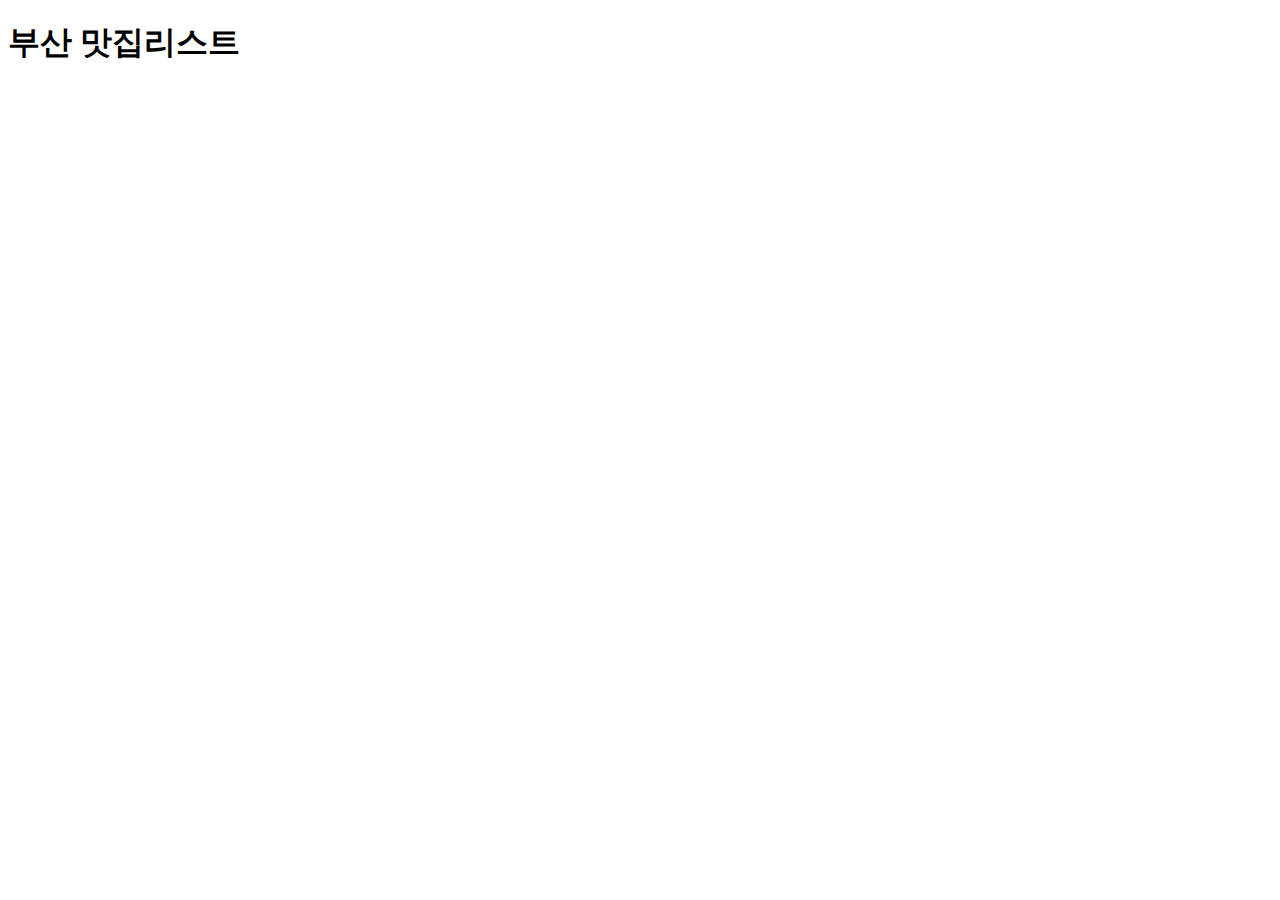
==== index.html @ 8b1452fe "Add: 추가 공공 데이터 가져오기 파트" ====
<!DOCTYPE html>
<html lang="ko">
  <head>
    <meta charset="UTF-8" />
    <meta http-equiv="X-UA-Compatible" content="IE=edge" />
    <meta name="viewport" content="width=device-width, initial-scale=1.0" />
    <link rel="stylesheet" href="./style.css">
    <title>부산 맛집</title>
  </head>
  <body>
    <div class="container">
    <h1>부산 맛집리스트</h1>
    <script src="./index.js"></script>
  </body>
</html>
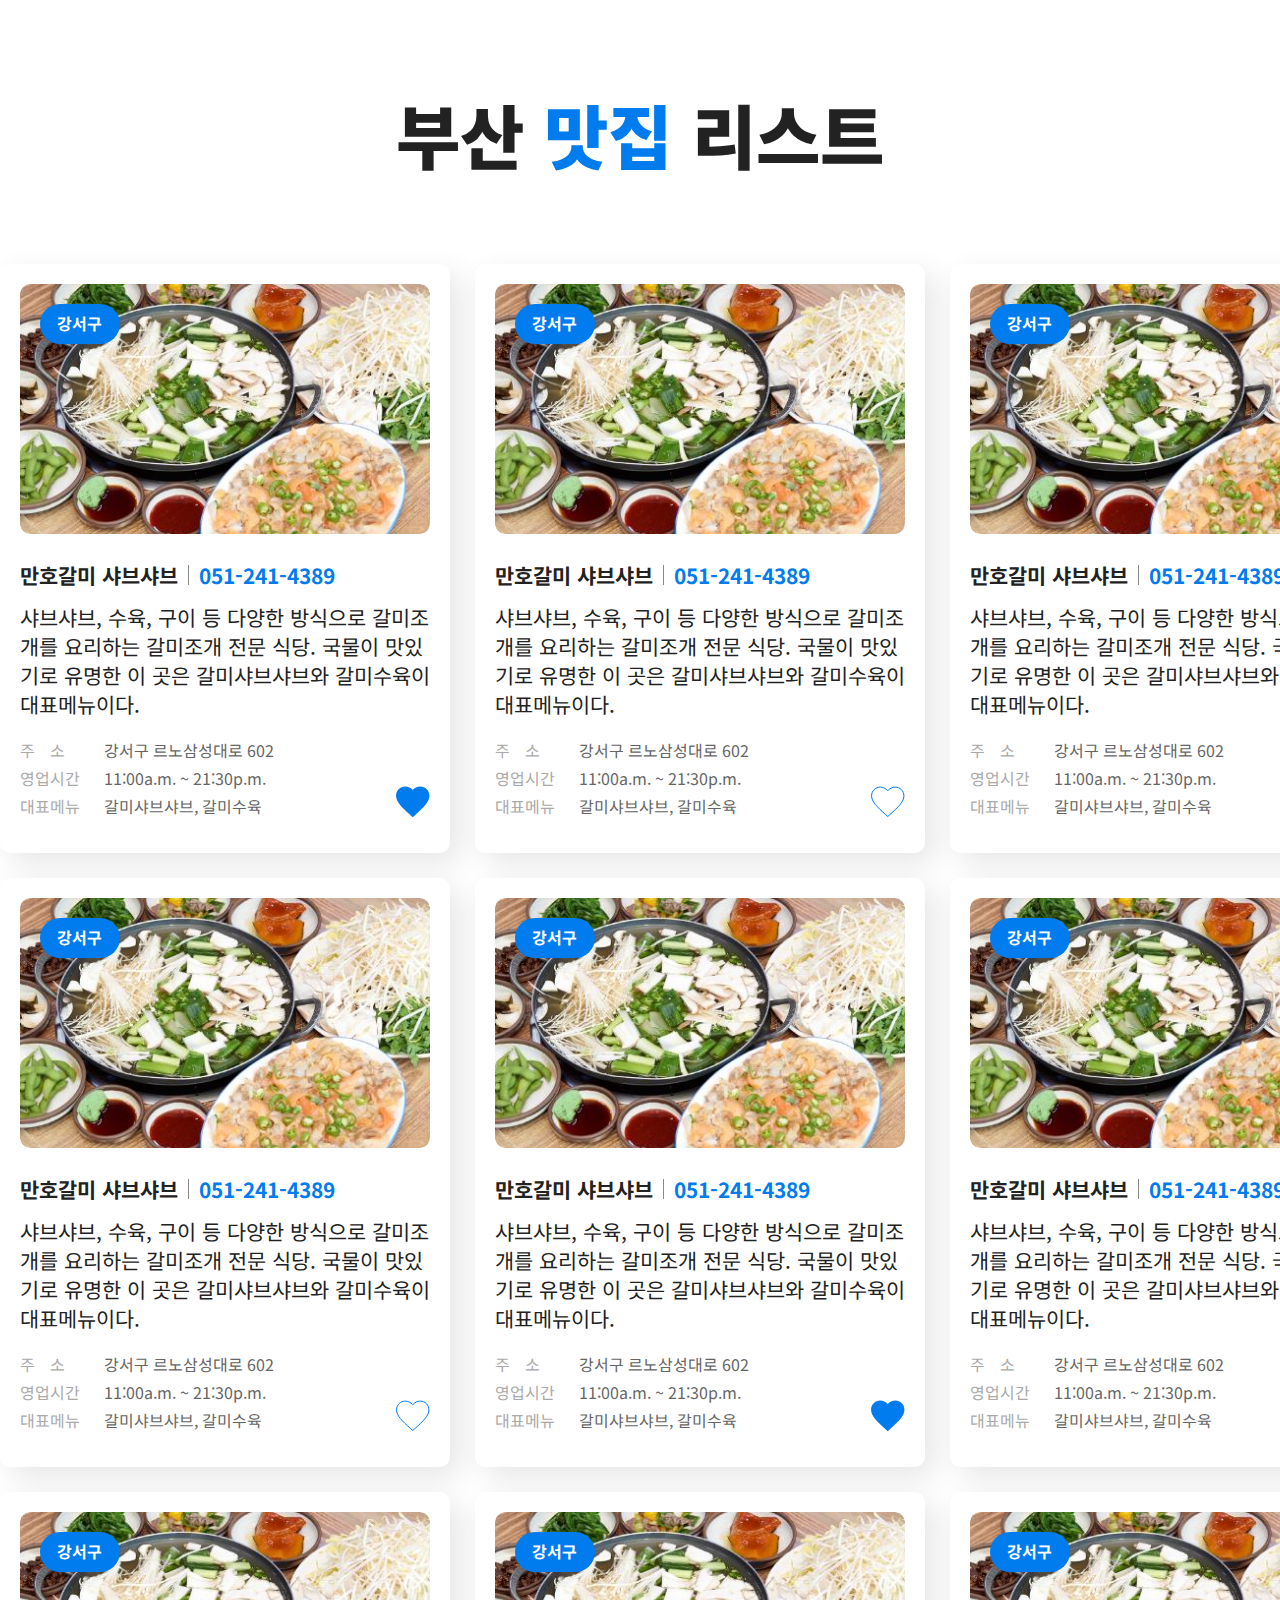
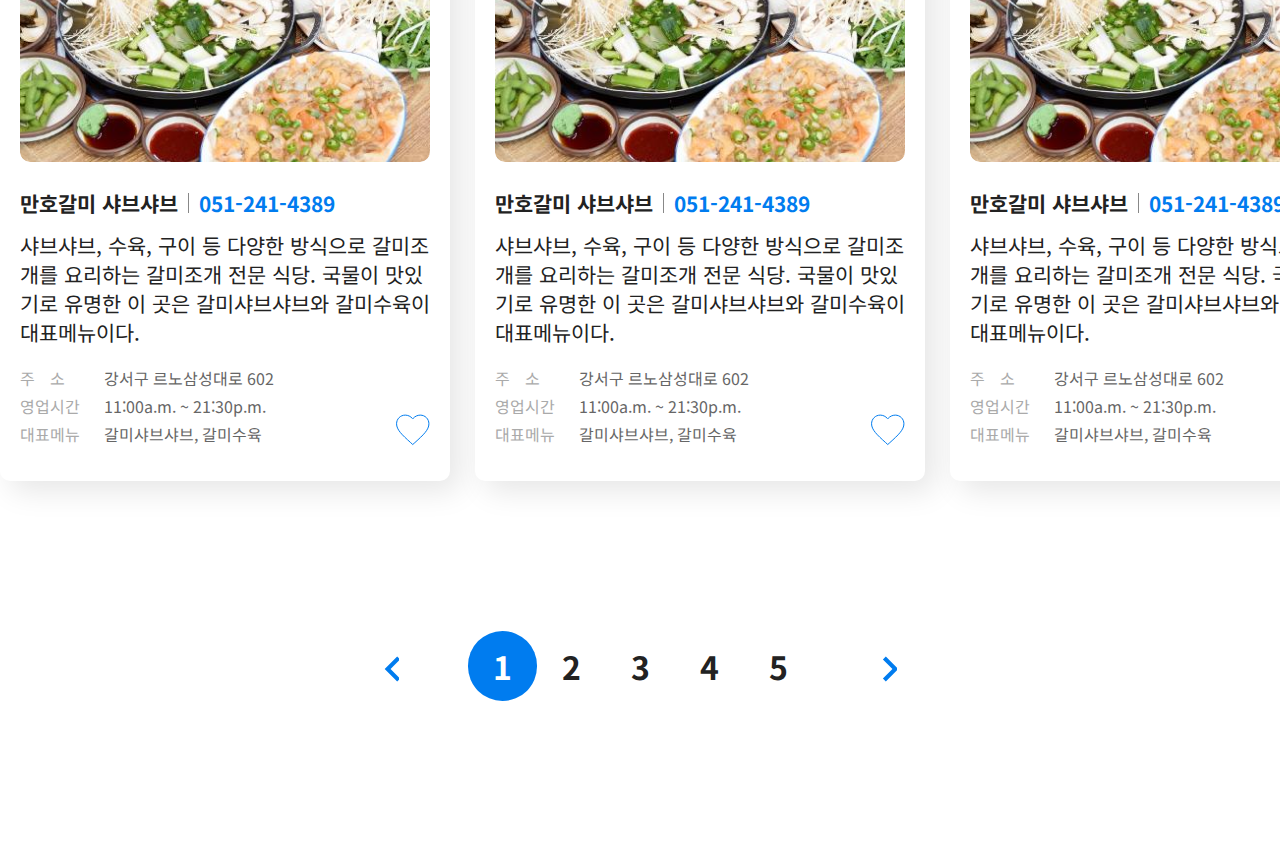
==== commit 4ff0b5a5: "Add: UI 구현" ====
--- a/index.html
+++ b/index.html
@@ -6,10 +6,222 @@
     <meta name="viewport" content="width=device-width, initial-scale=1.0" />
     <link rel="stylesheet" href="./style.css">
     <title>부산 맛집</title>
+    <link rel="stylesheet" href="./src/styles/style.css">
+    <link rel="stylesheet" href="./src/styles/reset.css">
+    <link href="https://fonts.googleapis.com/css2?family=Noto+Sans+KR:wght@400;500;700&display=swap" rel="stylesheet">
   </head>
   <body>
-    <div class="container">
-    <h1>부산 맛집리스트</h1>
+    <section class="matzip-wrap">
+      <h1 class="matzip-title">부산 <strong>맛집</strong> 리스트</h1>
+      <section class="card-wrap">
+        <h2 class="sr-only">맛집 카드</h2>
+          <div class="card">
+            <span class="gu-name" id="gugun_name">강서구</span>
+            <img src="./src/images/sample-img.png" alt="맛집 사진" class="main-img" id="main-img-thumb" >
+            <div class="main-info">
+            <strong class="main-title" id="main-title">만호갈미 샤브샤브</strong>
+            <strong class="main-tel" id="cntct-tel">051-241-4389</strong>
+            </div>
+            <p class="content" id="itemcntnts">샤브샤브, 수육, 구이 등 다양한 방식으로 갈미조개를 요리하는 갈미조개 전문 식당. 국물이 맛있기로 유명한 이 곳은 갈미샤브샤브와 갈미수육이 대표메뉴이다.</p>
+            <dl class="info-list">
+              <dt class="info-addr">주소</dt>
+              <dd id="addr1">강서구 르노삼성대로 602</dd>
+            </dl>
+            <dl class="info-list">
+              <dt>영업시간</dt>
+              <dd id="usage-day-week-and-time">11:00a.m. ~ 21:30p.m.</dd>
+            </dl>
+            <dl class="info-list">
+              <dt>대표메뉴</dt>
+              <dd id="rpesntv-menu">갈미샤브샤브, 갈미수육</dd>
+            </dl>
+            <img class="like-wrap" src="./src/images/icon/heart-full.svg" alt="좋아요">
+          </div>
+          <div class="card">
+            <span class="gu-name" id="gugun_name">강서구</span>
+            <img src="./src/images/sample-img.png" alt="맛집 사진" class="main-img" id="main-img-thumb" >
+            <div class="main-info">
+            <strong class="main-title" id="main-title">만호갈미 샤브샤브</strong>
+            <strong class="main-tel" id="cntct-tel">051-241-4389</strong>
+            </div>
+            <p class="content" id="itemcntnts">샤브샤브, 수육, 구이 등 다양한 방식으로 갈미조개를 요리하는 갈미조개 전문 식당. 국물이 맛있기로 유명한 이 곳은 갈미샤브샤브와 갈미수육이 대표메뉴이다.</p>
+            <dl class="info-list">
+              <dt class="info-addr">주소</dt>
+              <dd id="addr1">강서구 르노삼성대로 602</dd>
+            </dl>
+            <dl class="info-list">
+              <dt>영업시간</dt>
+              <dd id="usage-day-week-and-time">11:00a.m. ~ 21:30p.m.</dd>
+            </dl>
+            <dl class="info-list">
+              <dt>대표메뉴</dt>
+              <dd id="rpesntv-menu">갈미샤브샤브, 갈미수육</dd>
+            </dl>
+            <img class="like-wrap" src="./src/images/icon/heart-empty.svg" alt="좋아요">
+          </div>
+          <div class="card">
+            <span class="gu-name" id="gugun_name">강서구</span>
+            <img src="./src/images/sample-img.png" alt="맛집 사진" class="main-img" id="main-img-thumb" >
+            <div class="main-info">
+            <strong class="main-title" id="main-title">만호갈미 샤브샤브</strong>
+            <strong class="main-tel" id="cntct-tel">051-241-4389</strong>
+            </div>
+            <p class="content" id="itemcntnts">샤브샤브, 수육, 구이 등 다양한 방식으로 갈미조개를 요리하는 갈미조개 전문 식당. 국물이 맛있기로 유명한 이 곳은 갈미샤브샤브와 갈미수육이 대표메뉴이다.</p>
+            <dl class="info-list">
+              <dt class="info-addr">주소</dt>
+              <dd id="addr1">강서구 르노삼성대로 602</dd>
+            </dl>
+            <dl class="info-list">
+              <dt>영업시간</dt>
+              <dd id="usage-day-week-and-time">11:00a.m. ~ 21:30p.m.</dd>
+            </dl>
+            <dl class="info-list">
+              <dt>대표메뉴</dt>
+              <dd id="rpesntv-menu">갈미샤브샤브, 갈미수육</dd>
+            </dl>
+            <img class="like-wrap" src="./src/images/icon/heart-empty.svg" alt="좋아요">
+          </div>
+          <div class="card">
+            <span class="gu-name" id="gugun_name">강서구</span>
+            <img src="./src/images/sample-img.png" alt="맛집 사진" class="main-img" id="main-img-thumb" >
+            <div class="main-info">
+            <strong class="main-title" id="main-title">만호갈미 샤브샤브</strong>
+            <strong class="main-tel" id="cntct-tel">051-241-4389</strong>
+            </div>
+            <p class="content" id="itemcntnts">샤브샤브, 수육, 구이 등 다양한 방식으로 갈미조개를 요리하는 갈미조개 전문 식당. 국물이 맛있기로 유명한 이 곳은 갈미샤브샤브와 갈미수육이 대표메뉴이다.</p>
+            <dl class="info-list">
+              <dt class="info-addr">주소</dt>
+              <dd id="addr1">강서구 르노삼성대로 602</dd>
+            </dl>
+            <dl class="info-list">
+              <dt>영업시간</dt>
+              <dd id="usage-day-week-and-time">11:00a.m. ~ 21:30p.m.</dd>
+            </dl>
+            <dl class="info-list">
+              <dt>대표메뉴</dt>
+              <dd id="rpesntv-menu">갈미샤브샤브, 갈미수육</dd>
+            </dl>
+            <img class="like-wrap" src="./src/images/icon/heart-empty.svg" alt="좋아요">
+          </div>
+          <div class="card">
+            <span class="gu-name" id="gugun_name">강서구</span>
+            <img src="./src/images/sample-img.png" alt="맛집 사진" class="main-img" id="main-img-thumb" >
+            <div class="main-info">
+            <strong class="main-title" id="main-title">만호갈미 샤브샤브</strong>
+            <strong class="main-tel" id="cntct-tel">051-241-4389</strong>
+            </div>
+            <p class="content" id="itemcntnts">샤브샤브, 수육, 구이 등 다양한 방식으로 갈미조개를 요리하는 갈미조개 전문 식당. 국물이 맛있기로 유명한 이 곳은 갈미샤브샤브와 갈미수육이 대표메뉴이다.</p>
+            <dl class="info-list">
+              <dt class="info-addr">주소</dt>
+              <dd id="addr1">강서구 르노삼성대로 602</dd>
+            </dl>
+            <dl class="info-list">
+              <dt>영업시간</dt>
+              <dd id="usage-day-week-and-time">11:00a.m. ~ 21:30p.m.</dd>
+            </dl>
+            <dl class="info-list">
+              <dt>대표메뉴</dt>
+              <dd id="rpesntv-menu">갈미샤브샤브, 갈미수육</dd>
+            </dl>
+            <img class="like-wrap" src="./src/images/icon/heart-full.svg" alt="좋아요">
+          </div>
+          <div class="card">
+            <span class="gu-name" id="gugun_name">강서구</span>
+            <img src="./src/images/sample-img.png" alt="맛집 사진" class="main-img" id="main-img-thumb" >
+            <div class="main-info">
+            <strong class="main-title" id="main-title">만호갈미 샤브샤브</strong>
+            <strong class="main-tel" id="cntct-tel">051-241-4389</strong>
+            </div>
+            <p class="content" id="itemcntnts">샤브샤브, 수육, 구이 등 다양한 방식으로 갈미조개를 요리하는 갈미조개 전문 식당. 국물이 맛있기로 유명한 이 곳은 갈미샤브샤브와 갈미수육이 대표메뉴이다.</p>
+            <dl class="info-list">
+              <dt class="info-addr">주소</dt>
+              <dd id="addr1">강서구 르노삼성대로 602</dd>
+            </dl>
+            <dl class="info-list">
+              <dt>영업시간</dt>
+              <dd id="usage-day-week-and-time">11:00a.m. ~ 21:30p.m.</dd>
+            </dl>
+            <dl class="info-list">
+              <dt>대표메뉴</dt>
+              <dd id="rpesntv-menu">갈미샤브샤브, 갈미수육</dd>
+            </dl>
+            <img class="like-wrap" src="./src/images/icon/heart-empty.svg" alt="좋아요">
+          </div>
+          <div class="card">
+            <span class="gu-name" id="gugun_name">강서구</span>
+            <img src="./src/images/sample-img.png" alt="맛집 사진" class="main-img" id="main-img-thumb" >
+            <div class="main-info">
+            <strong class="main-title" id="main-title">만호갈미 샤브샤브</strong>
+            <strong class="main-tel" id="cntct-tel">051-241-4389</strong>
+            </div>
+            <p class="content" id="itemcntnts">샤브샤브, 수육, 구이 등 다양한 방식으로 갈미조개를 요리하는 갈미조개 전문 식당. 국물이 맛있기로 유명한 이 곳은 갈미샤브샤브와 갈미수육이 대표메뉴이다.</p>
+            <dl class="info-list">
+              <dt class="info-addr">주소</dt>
+              <dd id="addr1">강서구 르노삼성대로 602</dd>
+            </dl>
+            <dl class="info-list">
+              <dt>영업시간</dt>
+              <dd id="usage-day-week-and-time">11:00a.m. ~ 21:30p.m.</dd>
+            </dl>
+            <dl class="info-list">
+              <dt>대표메뉴</dt>
+              <dd id="rpesntv-menu">갈미샤브샤브, 갈미수육</dd>
+            </dl>
+            <img class="like-wrap" src="./src/images/icon/heart-empty.svg" alt="좋아요">
+          </div>
+          <div class="card">
+            <span class="gu-name" id="gugun_name">강서구</span>
+            <img src="./src/images/sample-img.png" alt="맛집 사진" class="main-img" id="main-img-thumb" >
+            <div class="main-info">
+            <strong class="main-title" id="main-title">만호갈미 샤브샤브</strong>
+            <strong class="main-tel" id="cntct-tel">051-241-4389</strong>
+            </div>
+            <p class="content" id="itemcntnts">샤브샤브, 수육, 구이 등 다양한 방식으로 갈미조개를 요리하는 갈미조개 전문 식당. 국물이 맛있기로 유명한 이 곳은 갈미샤브샤브와 갈미수육이 대표메뉴이다.</p>
+            <dl class="info-list">
+              <dt class="info-addr">주소</dt>
+              <dd id="addr1">강서구 르노삼성대로 602</dd>
+            </dl>
+            <dl class="info-list">
+              <dt>영업시간</dt>
+              <dd id="usage-day-week-and-time">11:00a.m. ~ 21:30p.m.</dd>
+            </dl>
+            <dl class="info-list">
+              <dt>대표메뉴</dt>
+              <dd id="rpesntv-menu">갈미샤브샤브, 갈미수육</dd>
+            </dl>
+            <img class="like-wrap" src="./src/images/icon/heart-empty.svg" alt="좋아요">
+          </div>
+          <div class="card">
+            <span class="gu-name" id="gugun_name">강서구</span>
+            <img src="./src/images/sample-img.png" alt="맛집 사진" class="main-img" id="main-img-thumb" >
+            <div class="main-info">
+            <strong class="main-title" id="main-title">만호갈미 샤브샤브</strong>
+            <strong class="main-tel" id="cntct-tel">051-241-4389</strong>
+            </div>
+            <p class="content" id="itemcntnts">샤브샤브, 수육, 구이 등 다양한 방식으로 갈미조개를 요리하는 갈미조개 전문 식당. 국물이 맛있기로 유명한 이 곳은 갈미샤브샤브와 갈미수육이 대표메뉴이다.</p>
+            <dl class="info-list">
+              <dt class="info-addr">주소</dt>
+              <dd id="addr1">강서구 르노삼성대로 602</dd>
+            </dl>
+            <dl class="info-list">
+              <dt>영업시간</dt>
+              <dd id="usage-day-week-and-time">11:00a.m. ~ 21:30p.m.</dd>
+            </dl>
+            <dl class="info-list">
+              <dt>대표메뉴</dt>
+              <dd id="rpesntv-menu">갈미샤브샤브, 갈미수육</dd>
+            </dl>
+            <img class="like-wrap" src="./src/images/icon/heart-empty.svg" alt="좋아요">
+          </div>
+        </section>
+        <ol class="pagenation-wrap">
+          <li class="active">1</li>
+          <li>2</li>
+          <li>3</li>
+          <li>4</li>
+          <li>5</li>
+        </ol>
+    </section>
     <script src="./index.js"></script>
   </body>
 </html>
--- a/src/styles/style.css
+++ b/src/styles/style.css
@@ -0,0 +1,179 @@
+
+:root {
+  --main-color: #007CEF;
+  --font-color: #222222;
+}
+body {
+  color: var(--font-color);
+}
+
+.matzip-wrap {
+  display: flex;
+  flex-direction: column;
+  justify-content: center;
+  max-width: 1400px;
+  width: 100%;
+  margin: 0 auto;
+  font-family: 'Noto Sans KR', sans-serif;
+}
+.matzip-title {
+  margin: 83px 0 80px 0;
+  text-align: center;
+  font-weight: 900;
+  font-size: 70px;
+  line-height: 101px;
+}
+.matzip-title strong{
+  color: var(--main-color);
+}
+
+
+/* card */
+.card-wrap {
+  display: grid;
+  grid-template-columns: 1fr 1fr 1fr;
+  gap: 25px;
+  margin-bottom: 150px;
+}
+.card {
+  width: 450px;
+  position: relative;
+  padding: 20px 20px 30px 20px;
+  background: #FFFFFF;
+  box-sizing: border-box;
+  border-radius: 10px;
+  box-shadow: 10px 10px 30px rgba(0, 0, 0, 0.1);
+}
+.card .gu-name {
+  position: absolute;
+  font-weight: 700;
+  font-size: 16px;
+  line-height: 23px;
+  display: flex;
+  align-items: center;
+  color: #FFF;
+  padding: 8px 18px 9px 17px;
+  left: 40px;
+  top: 40px;
+  z-index: 10;
+  background: var(--main-color);
+  border-radius: 50px;
+}
+.card .main-img {
+  width: 100%;
+  height: 250px;
+  border-radius: 10px;
+  object-fit: cover;
+  display: block;
+  position: relative;
+  margin-bottom: 24px;
+}
+.card .main-info {
+  display: flex;
+  margin-bottom: 10px;
+}
+.main-info .main-title {
+  font-weight: 700;
+  font-size: 1.3em;
+  line-height: 35px;
+}
+.main-info .main-title::after {
+  content: '';
+  display: inline-block;
+  width: 1px;
+  height: 20px;
+  background-color: #888888;
+  vertical-align: -1px;
+  margin: 0 10px;
+}
+.main-info .main-tel {
+  font-weight: 700;
+  font-size: 1.3em;
+  line-height: 35px;
+  color: var(--main-color);
+}
+.card .content {
+  font-weight: 400;
+  font-size: 1.3em;
+  line-height: 29px;
+  margin-bottom: 20px;
+}
+.info-list {
+  width: 356px;
+  margin-bottom: 5px;
+  color: #007CEF;
+}
+dt, dd {
+  display: inline-block;
+}
+.info-list dt {
+  width: 60px;
+  margin-right: 20px;
+  font-weight: 400;
+  font-size: 16px;
+  line-height: 23px;
+  text-align: justify;
+  color: #AAAAAA;
+}
+.info-list .info-addr {
+  letter-spacing: 15px;
+}
+.info-list dd {
+  font-weight: 400;
+  font-size: 16px;
+  line-height: 23px;
+  color: #666666;
+}
+
+.like-wrap {
+  position: absolute;
+  right: 20px;
+  bottom: 35px;
+  cursor: pointer;
+}
+
+/* 페이지네이션 */
+.pagenation-wrap {
+  display: flex;
+  margin: 0 auto 150px;
+  position: relative;
+}
+.pagenation-wrap li {
+  font-weight: 700;
+  font-size: 32px;
+  line-height: 46px;
+  padding: 12px 25px;
+  cursor: pointer;
+}
+.pagenation-wrap li:last-child {
+  margin-right: 0;
+}
+.pagenation-wrap::before {
+  content: '';
+  display: block;
+  position: absolute;
+  width: 15px;
+  height: 30px;
+  top: 25px;
+  left: -84px;
+  background: no-repeat url(../images/icon/arrow-left.svg);
+  cursor: pointer;
+}
+.pagenation-wrap::after {
+  content: '';
+  display: block;
+  position: absolute;
+  width: 15px;
+  height: 30px;
+  top: 25px;
+  right: -84px;
+  background: no-repeat url(../images/icon/arrow-right.svg);
+  cursor: pointer;
+}
+
+/* 페이지네이션 선택 시 */
+.active {
+  color: #FFF;
+  background-color: var(--main-color);
+  border-radius: 50px;
+}
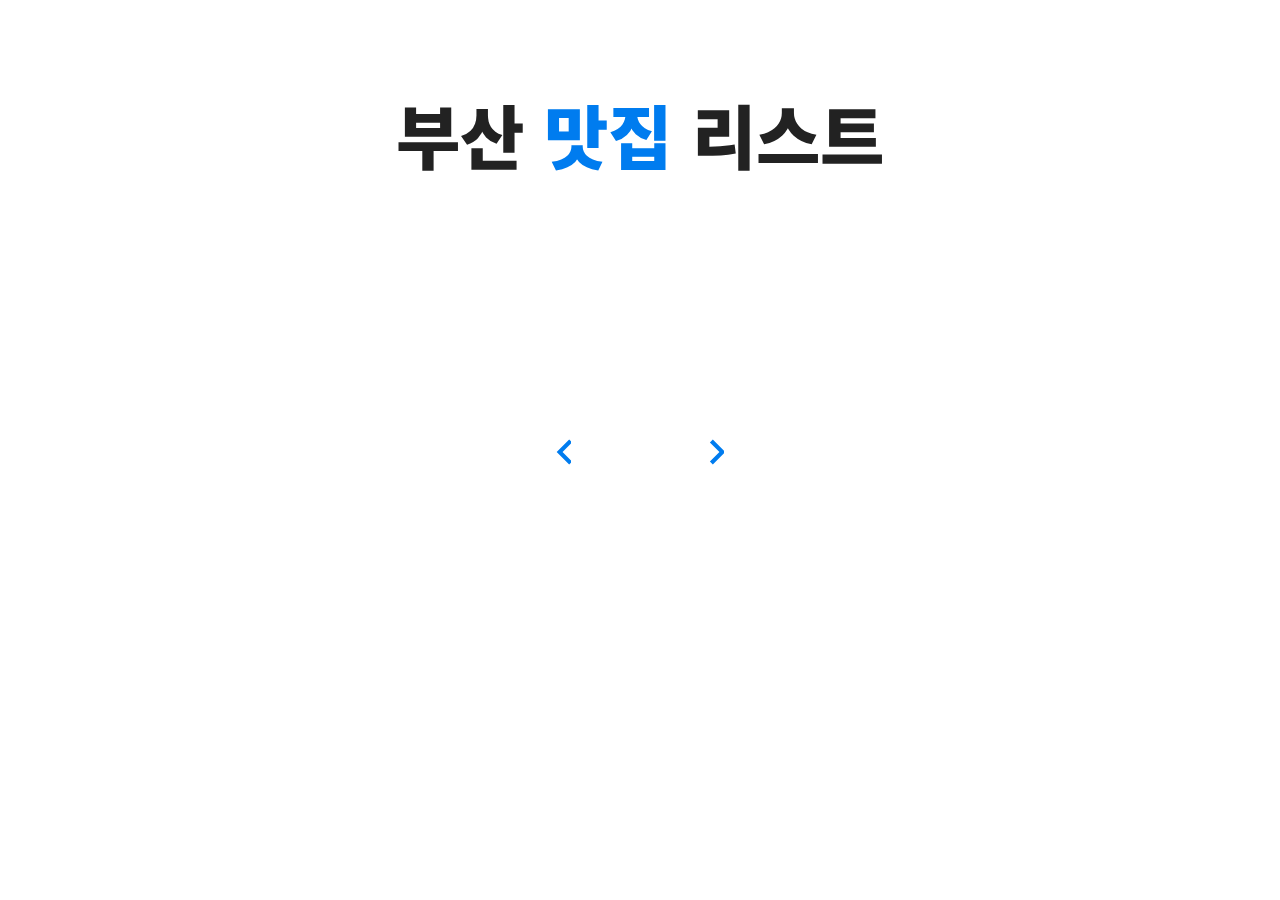
==== commit 012412cc: "Update: 페이지네이션" ====
--- a/index.html
+++ b/index.html
@@ -4,223 +4,22 @@
     <meta charset="UTF-8" />
     <meta http-equiv="X-UA-Compatible" content="IE=edge" />
     <meta name="viewport" content="width=device-width, initial-scale=1.0" />
-    <link rel="stylesheet" href="./style.css">
+    <link rel="stylesheet" href="./style.css" />
     <title>부산 맛집</title>
-    <link rel="stylesheet" href="./src/styles/style.css">
-    <link rel="stylesheet" href="./src/styles/reset.css">
-    <link href="https://fonts.googleapis.com/css2?family=Noto+Sans+KR:wght@400;500;700&display=swap" rel="stylesheet">
+    <link rel="stylesheet" href="./src/styles/style.css" />
+    <link rel="stylesheet" href="./src/styles/reset.css" />
+    <link
+      href="https://fonts.googleapis.com/css2?family=Noto+Sans+KR:wght@400;500;700&display=swap"
+      rel="stylesheet"
+    />
   </head>
   <body>
     <section class="matzip-wrap">
       <h1 class="matzip-title">부산 <strong>맛집</strong> 리스트</h1>
       <section class="card-wrap">
         <h2 class="sr-only">맛집 카드</h2>
-          <div class="card">
-            <span class="gu-name" id="gugun_name">강서구</span>
-            <img src="./src/images/sample-img.png" alt="맛집 사진" class="main-img" id="main-img-thumb" >
-            <div class="main-info">
-            <strong class="main-title" id="main-title">만호갈미 샤브샤브</strong>
-            <strong class="main-tel" id="cntct-tel">051-241-4389</strong>
-            </div>
-            <p class="content" id="itemcntnts">샤브샤브, 수육, 구이 등 다양한 방식으로 갈미조개를 요리하는 갈미조개 전문 식당. 국물이 맛있기로 유명한 이 곳은 갈미샤브샤브와 갈미수육이 대표메뉴이다.</p>
-            <dl class="info-list">
-              <dt class="info-addr">주소</dt>
-              <dd id="addr1">강서구 르노삼성대로 602</dd>
-            </dl>
-            <dl class="info-list">
-              <dt>영업시간</dt>
-              <dd id="usage-day-week-and-time">11:00a.m. ~ 21:30p.m.</dd>
-            </dl>
-            <dl class="info-list">
-              <dt>대표메뉴</dt>
-              <dd id="rpesntv-menu">갈미샤브샤브, 갈미수육</dd>
-            </dl>
-            <img class="like-wrap" src="./src/images/icon/heart-full.svg" alt="좋아요">
-          </div>
-          <div class="card">
-            <span class="gu-name" id="gugun_name">강서구</span>
-            <img src="./src/images/sample-img.png" alt="맛집 사진" class="main-img" id="main-img-thumb" >
-            <div class="main-info">
-            <strong class="main-title" id="main-title">만호갈미 샤브샤브</strong>
-            <strong class="main-tel" id="cntct-tel">051-241-4389</strong>
-            </div>
-            <p class="content" id="itemcntnts">샤브샤브, 수육, 구이 등 다양한 방식으로 갈미조개를 요리하는 갈미조개 전문 식당. 국물이 맛있기로 유명한 이 곳은 갈미샤브샤브와 갈미수육이 대표메뉴이다.</p>
-            <dl class="info-list">
-              <dt class="info-addr">주소</dt>
-              <dd id="addr1">강서구 르노삼성대로 602</dd>
-            </dl>
-            <dl class="info-list">
-              <dt>영업시간</dt>
-              <dd id="usage-day-week-and-time">11:00a.m. ~ 21:30p.m.</dd>
-            </dl>
-            <dl class="info-list">
-              <dt>대표메뉴</dt>
-              <dd id="rpesntv-menu">갈미샤브샤브, 갈미수육</dd>
-            </dl>
-            <img class="like-wrap" src="./src/images/icon/heart-empty.svg" alt="좋아요">
-          </div>
-          <div class="card">
-            <span class="gu-name" id="gugun_name">강서구</span>
-            <img src="./src/images/sample-img.png" alt="맛집 사진" class="main-img" id="main-img-thumb" >
-            <div class="main-info">
-            <strong class="main-title" id="main-title">만호갈미 샤브샤브</strong>
-            <strong class="main-tel" id="cntct-tel">051-241-4389</strong>
-            </div>
-            <p class="content" id="itemcntnts">샤브샤브, 수육, 구이 등 다양한 방식으로 갈미조개를 요리하는 갈미조개 전문 식당. 국물이 맛있기로 유명한 이 곳은 갈미샤브샤브와 갈미수육이 대표메뉴이다.</p>
-            <dl class="info-list">
-              <dt class="info-addr">주소</dt>
-              <dd id="addr1">강서구 르노삼성대로 602</dd>
-            </dl>
-            <dl class="info-list">
-              <dt>영업시간</dt>
-              <dd id="usage-day-week-and-time">11:00a.m. ~ 21:30p.m.</dd>
-            </dl>
-            <dl class="info-list">
-              <dt>대표메뉴</dt>
-              <dd id="rpesntv-menu">갈미샤브샤브, 갈미수육</dd>
-            </dl>
-            <img class="like-wrap" src="./src/images/icon/heart-empty.svg" alt="좋아요">
-          </div>
-          <div class="card">
-            <span class="gu-name" id="gugun_name">강서구</span>
-            <img src="./src/images/sample-img.png" alt="맛집 사진" class="main-img" id="main-img-thumb" >
-            <div class="main-info">
-            <strong class="main-title" id="main-title">만호갈미 샤브샤브</strong>
-            <strong class="main-tel" id="cntct-tel">051-241-4389</strong>
-            </div>
-            <p class="content" id="itemcntnts">샤브샤브, 수육, 구이 등 다양한 방식으로 갈미조개를 요리하는 갈미조개 전문 식당. 국물이 맛있기로 유명한 이 곳은 갈미샤브샤브와 갈미수육이 대표메뉴이다.</p>
-            <dl class="info-list">
-              <dt class="info-addr">주소</dt>
-              <dd id="addr1">강서구 르노삼성대로 602</dd>
-            </dl>
-            <dl class="info-list">
-              <dt>영업시간</dt>
-              <dd id="usage-day-week-and-time">11:00a.m. ~ 21:30p.m.</dd>
-            </dl>
-            <dl class="info-list">
-              <dt>대표메뉴</dt>
-              <dd id="rpesntv-menu">갈미샤브샤브, 갈미수육</dd>
-            </dl>
-            <img class="like-wrap" src="./src/images/icon/heart-empty.svg" alt="좋아요">
-          </div>
-          <div class="card">
-            <span class="gu-name" id="gugun_name">강서구</span>
-            <img src="./src/images/sample-img.png" alt="맛집 사진" class="main-img" id="main-img-thumb" >
-            <div class="main-info">
-            <strong class="main-title" id="main-title">만호갈미 샤브샤브</strong>
-            <strong class="main-tel" id="cntct-tel">051-241-4389</strong>
-            </div>
-            <p class="content" id="itemcntnts">샤브샤브, 수육, 구이 등 다양한 방식으로 갈미조개를 요리하는 갈미조개 전문 식당. 국물이 맛있기로 유명한 이 곳은 갈미샤브샤브와 갈미수육이 대표메뉴이다.</p>
-            <dl class="info-list">
-              <dt class="info-addr">주소</dt>
-              <dd id="addr1">강서구 르노삼성대로 602</dd>
-            </dl>
-            <dl class="info-list">
-              <dt>영업시간</dt>
-              <dd id="usage-day-week-and-time">11:00a.m. ~ 21:30p.m.</dd>
-            </dl>
-            <dl class="info-list">
-              <dt>대표메뉴</dt>
-              <dd id="rpesntv-menu">갈미샤브샤브, 갈미수육</dd>
-            </dl>
-            <img class="like-wrap" src="./src/images/icon/heart-full.svg" alt="좋아요">
-          </div>
-          <div class="card">
-            <span class="gu-name" id="gugun_name">강서구</span>
-            <img src="./src/images/sample-img.png" alt="맛집 사진" class="main-img" id="main-img-thumb" >
-            <div class="main-info">
-            <strong class="main-title" id="main-title">만호갈미 샤브샤브</strong>
-            <strong class="main-tel" id="cntct-tel">051-241-4389</strong>
-            </div>
-            <p class="content" id="itemcntnts">샤브샤브, 수육, 구이 등 다양한 방식으로 갈미조개를 요리하는 갈미조개 전문 식당. 국물이 맛있기로 유명한 이 곳은 갈미샤브샤브와 갈미수육이 대표메뉴이다.</p>
-            <dl class="info-list">
-              <dt class="info-addr">주소</dt>
-              <dd id="addr1">강서구 르노삼성대로 602</dd>
-            </dl>
-            <dl class="info-list">
-              <dt>영업시간</dt>
-              <dd id="usage-day-week-and-time">11:00a.m. ~ 21:30p.m.</dd>
-            </dl>
-            <dl class="info-list">
-              <dt>대표메뉴</dt>
-              <dd id="rpesntv-menu">갈미샤브샤브, 갈미수육</dd>
-            </dl>
-            <img class="like-wrap" src="./src/images/icon/heart-empty.svg" alt="좋아요">
-          </div>
-          <div class="card">
-            <span class="gu-name" id="gugun_name">강서구</span>
-            <img src="./src/images/sample-img.png" alt="맛집 사진" class="main-img" id="main-img-thumb" >
-            <div class="main-info">
-            <strong class="main-title" id="main-title">만호갈미 샤브샤브</strong>
-            <strong class="main-tel" id="cntct-tel">051-241-4389</strong>
-            </div>
-            <p class="content" id="itemcntnts">샤브샤브, 수육, 구이 등 다양한 방식으로 갈미조개를 요리하는 갈미조개 전문 식당. 국물이 맛있기로 유명한 이 곳은 갈미샤브샤브와 갈미수육이 대표메뉴이다.</p>
-            <dl class="info-list">
-              <dt class="info-addr">주소</dt>
-              <dd id="addr1">강서구 르노삼성대로 602</dd>
-            </dl>
-            <dl class="info-list">
-              <dt>영업시간</dt>
-              <dd id="usage-day-week-and-time">11:00a.m. ~ 21:30p.m.</dd>
-            </dl>
-            <dl class="info-list">
-              <dt>대표메뉴</dt>
-              <dd id="rpesntv-menu">갈미샤브샤브, 갈미수육</dd>
-            </dl>
-            <img class="like-wrap" src="./src/images/icon/heart-empty.svg" alt="좋아요">
-          </div>
-          <div class="card">
-            <span class="gu-name" id="gugun_name">강서구</span>
-            <img src="./src/images/sample-img.png" alt="맛집 사진" class="main-img" id="main-img-thumb" >
-            <div class="main-info">
-            <strong class="main-title" id="main-title">만호갈미 샤브샤브</strong>
-            <strong class="main-tel" id="cntct-tel">051-241-4389</strong>
-            </div>
-            <p class="content" id="itemcntnts">샤브샤브, 수육, 구이 등 다양한 방식으로 갈미조개를 요리하는 갈미조개 전문 식당. 국물이 맛있기로 유명한 이 곳은 갈미샤브샤브와 갈미수육이 대표메뉴이다.</p>
-            <dl class="info-list">
-              <dt class="info-addr">주소</dt>
-              <dd id="addr1">강서구 르노삼성대로 602</dd>
-            </dl>
-            <dl class="info-list">
-              <dt>영업시간</dt>
-              <dd id="usage-day-week-and-time">11:00a.m. ~ 21:30p.m.</dd>
-            </dl>
-            <dl class="info-list">
-              <dt>대표메뉴</dt>
-              <dd id="rpesntv-menu">갈미샤브샤브, 갈미수육</dd>
-            </dl>
-            <img class="like-wrap" src="./src/images/icon/heart-empty.svg" alt="좋아요">
-          </div>
-          <div class="card">
-            <span class="gu-name" id="gugun_name">강서구</span>
-            <img src="./src/images/sample-img.png" alt="맛집 사진" class="main-img" id="main-img-thumb" >
-            <div class="main-info">
-            <strong class="main-title" id="main-title">만호갈미 샤브샤브</strong>
-            <strong class="main-tel" id="cntct-tel">051-241-4389</strong>
-            </div>
-            <p class="content" id="itemcntnts">샤브샤브, 수육, 구이 등 다양한 방식으로 갈미조개를 요리하는 갈미조개 전문 식당. 국물이 맛있기로 유명한 이 곳은 갈미샤브샤브와 갈미수육이 대표메뉴이다.</p>
-            <dl class="info-list">
-              <dt class="info-addr">주소</dt>
-              <dd id="addr1">강서구 르노삼성대로 602</dd>
-            </dl>
-            <dl class="info-list">
-              <dt>영업시간</dt>
-              <dd id="usage-day-week-and-time">11:00a.m. ~ 21:30p.m.</dd>
-            </dl>
-            <dl class="info-list">
-              <dt>대표메뉴</dt>
-              <dd id="rpesntv-menu">갈미샤브샤브, 갈미수육</dd>
-            </dl>
-            <img class="like-wrap" src="./src/images/icon/heart-empty.svg" alt="좋아요">
-          </div>
-        </section>
-        <ol class="pagenation-wrap">
-          <li class="active">1</li>
-          <li>2</li>
-          <li>3</li>
-          <li>4</li>
-          <li>5</li>
-        </ol>
+      </section>
+      <ol class="pagenation-wrap"></ol>
     </section>
     <script src="./index.js"></script>
   </body>
--- a/src/styles/style.css
+++ b/src/styles/style.css
@@ -1,20 +1,29 @@
-
 :root {
-  --main-color: #007CEF;
+  --main-color: #007cef;
   --font-color: #222222;
 }
 body {
   color: var(--font-color);
 }
-
+a {
+  text-decoration: none;
+  color: inherit;
+}
 .matzip-wrap {
-  display: flex;
+  display: -webkit-box;
+  display: -ms-flexbox;
+  display: flex;
+  -webkit-box-orient: vertical;
+  -webkit-box-direction: normal;
+  -ms-flex-direction: column;
   flex-direction: column;
+  -webkit-box-pack: center;
+  -ms-flex-pack: center;
   justify-content: center;
   max-width: 1400px;
   width: 100%;
   margin: 0 auto;
-  font-family: 'Noto Sans KR', sans-serif;
+  font-family: "Noto Sans KR", sans-serif;
 }
 .matzip-title {
   margin: 83px 0 80px 0;
@@ -23,10 +32,9 @@
   font-size: 70px;
   line-height: 101px;
 }
-.matzip-title strong{
+.matzip-title strong {
   color: var(--main-color);
 }
-
 
 /* card */
 .card-wrap {
@@ -39,9 +47,11 @@
   width: 450px;
   position: relative;
   padding: 20px 20px 30px 20px;
-  background: #FFFFFF;
+  background: #ffffff;
+  -webkit-box-sizing: border-box;
   box-sizing: border-box;
   border-radius: 10px;
+  -webkit-box-shadow: 10px 10px 30px rgba(0, 0, 0, 0.1);
   box-shadow: 10px 10px 30px rgba(0, 0, 0, 0.1);
 }
 .card .gu-name {
@@ -49,9 +59,13 @@
   font-weight: 700;
   font-size: 16px;
   line-height: 23px;
-  display: flex;
+  display: -webkit-box;
+  display: -ms-flexbox;
+  display: flex;
+  -webkit-box-align: center;
+  -ms-flex-align: center;
   align-items: center;
-  color: #FFF;
+  color: #fff;
   padding: 8px 18px 9px 17px;
   left: 40px;
   top: 40px;
@@ -63,12 +77,15 @@
   width: 100%;
   height: 250px;
   border-radius: 10px;
+  -o-object-fit: cover;
   object-fit: cover;
   display: block;
   position: relative;
   margin-bottom: 24px;
 }
 .card .main-info {
+  display: -webkit-box;
+  display: -ms-flexbox;
   display: flex;
   margin-bottom: 10px;
 }
@@ -76,20 +93,24 @@
   font-weight: 700;
   font-size: 1.3em;
   line-height: 35px;
+  position: relative;
 }
 .main-info .main-title::after {
-  content: '';
+  content: "";
   display: inline-block;
   width: 1px;
-  height: 20px;
   background-color: #888888;
   vertical-align: -1px;
-  margin: 0 10px;
+  margin: 7px 10px;
+  position: absolute;
+  top: 0;
+  bottom: 0;
 }
 .main-info .main-tel {
   font-weight: 700;
   font-size: 1.3em;
   line-height: 35px;
+  margin-left: 20px;
   color: var(--main-color);
 }
 .card .content {
@@ -97,13 +118,21 @@
   font-size: 1.3em;
   line-height: 29px;
   margin-bottom: 20px;
+  text-align: justify;
+  height: 150px;
+  overflow: auto;
 }
 .info-list {
   width: 356px;
   margin-bottom: 5px;
-  color: #007CEF;
-}
-dt, dd {
+  color: #007cef;
+}
+.info-list .info-wrap {
+  width: 100%;
+  margin-bottom: 5px;
+}
+dt,
+dd {
   display: inline-block;
 }
 .info-list dt {
@@ -113,16 +142,24 @@
   font-size: 16px;
   line-height: 23px;
   text-align: justify;
-  color: #AAAAAA;
-}
-.info-list .info-addr {
-  letter-spacing: 15px;
-}
+  color: #aaaaaa;
+  vertical-align: top;
+  height: 23px;
+  overflow: hidden;
+}
+.info-list dt:after {
+  content: "";
+  display: inline-block;
+  width: 100%;
+}
+
 .info-list dd {
   font-weight: 400;
   font-size: 16px;
-  line-height: 23px;
+  margin: 0;
+  width: 270px;
   color: #666666;
+  vertical-align: middle;
 }
 
 .like-wrap {
@@ -134,6 +171,8 @@
 
 /* 페이지네이션 */
 .pagenation-wrap {
+  display: -webkit-box;
+  display: -ms-flexbox;
   display: flex;
   margin: 0 auto 150px;
   position: relative;
@@ -149,7 +188,7 @@
   margin-right: 0;
 }
 .pagenation-wrap::before {
-  content: '';
+  content: "";
   display: block;
   position: absolute;
   width: 15px;
@@ -160,7 +199,7 @@
   cursor: pointer;
 }
 .pagenation-wrap::after {
-  content: '';
+  content: "";
   display: block;
   position: absolute;
   width: 15px;
@@ -173,7 +212,7 @@
 
 /* 페이지네이션 선택 시 */
 .active {
-  color: #FFF;
+  color: #fff;
   background-color: var(--main-color);
   border-radius: 50px;
 }
